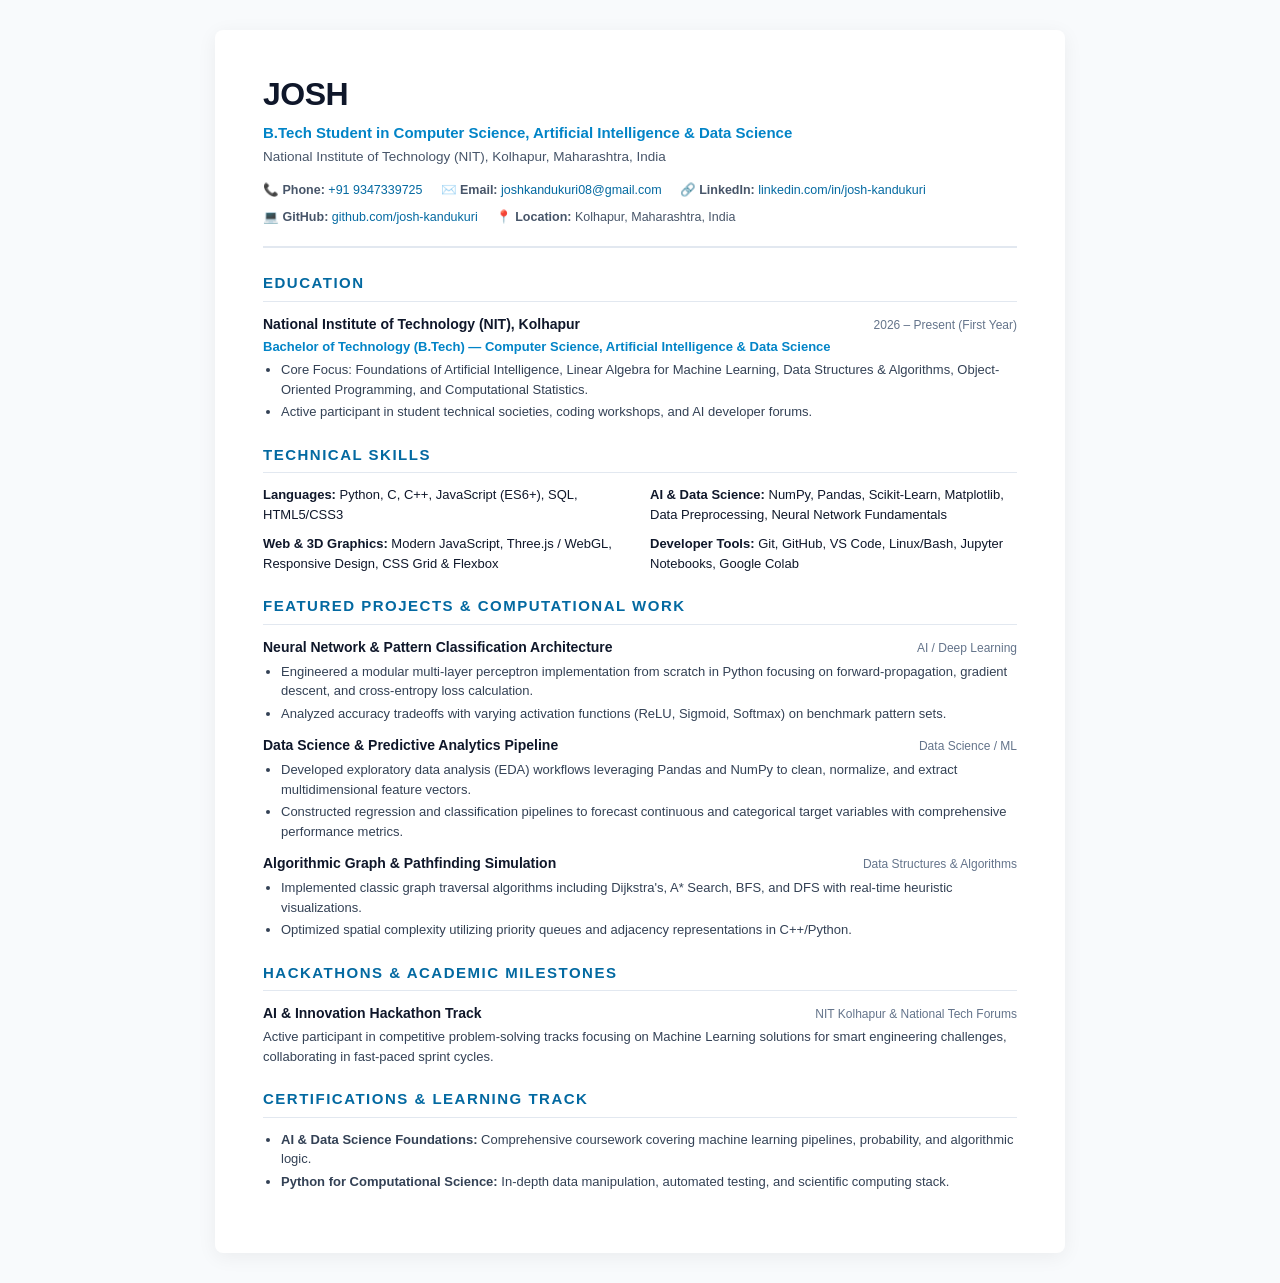
==== resume.html @ e209a062 "Add portfolio website files" ====
<!DOCTYPE html>
<html lang="en">
<head>
  <meta charset="UTF-8">
  <meta name="viewport" content="width=device-width, initial-scale=1.0">
  <title>Josh - Resume | B.Tech CS (AI & Data Science)</title>
  <style>
    :root {
      --primary: #0284c7;
      --primary-dark: #0369a1;
      --text-main: #0f172a;
      --text-muted: #475569;
      --border: #e2e8f0;
      --bg-pill: #f1f5f9;
    }
    * {
      box-sizing: border-box;
      margin: 0;
      padding: 0;
    }
    body {
      font-family: 'Segoe UI', -apple-system, BlinkMacSystemFont, Roboto, sans-serif;
      color: var(--text-main);
      background: #f8fafc;
      padding: 30px;
      line-height: 1.5;
    }
    .page {
      max-width: 850px;
      margin: 0 auto;
      background: #ffffff;
      padding: 40px 48px;
      box-shadow: 0 4px 20px rgba(0,0,0,0.06);
      border-radius: 8px;
    }
    header {
      border-bottom: 2px solid var(--border);
      padding-bottom: 20px;
      margin-bottom: 24px;
    }
    .header-top {
      display: flex;
      justify-content: space-between;
      align-items: flex-start;
      gap: 20px;
    }
    h1 {
      font-size: 32px;
      font-weight: 800;
      color: #0f172a;
      letter-spacing: -0.5px;
    }
    .subtitle {
      font-size: 15px;
      font-weight: 600;
      color: var(--primary);
      margin-top: 4px;
    }
    .institution {
      font-size: 13.5px;
      color: var(--text-muted);
      margin-top: 2px;
    }
    .contact-grid {
      display: flex;
      flex-wrap: wrap;
      gap: 8px 18px;
      margin-top: 14px;
      font-size: 12.5px;
      color: var(--text-muted);
    }
    .contact-item a {
      color: var(--primary-dark);
      text-decoration: none;
      font-weight: 500;
    }
    .contact-item a:hover {
      text-decoration: underline;
    }
    section {
      margin-bottom: 22px;
    }
    h2 {
      font-size: 15px;
      text-transform: uppercase;
      letter-spacing: 1.5px;
      color: var(--primary-dark);
      border-bottom: 1px solid var(--border);
      padding-bottom: 6px;
      margin-bottom: 12px;
      font-weight: 700;
    }
    .item-header {
      display: flex;
      justify-content: space-between;
      align-items: baseline;
      margin-bottom: 2px;
    }
    .item-title {
      font-size: 14px;
      font-weight: 700;
      color: #0f172a;
    }
    .item-sub {
      font-size: 13px;
      color: var(--primary);
      font-weight: 600;
    }
    .item-date {
      font-size: 12px;
      color: #64748b;
      font-weight: 500;
    }
    p, li {
      font-size: 13px;
      color: #334155;
    }
    ul {
      padding-left: 18px;
      margin-top: 4px;
    }
    li {
      margin-bottom: 3px;
    }
    .skills-grid {
      display: grid;
      grid-template-columns: repeat(2, 1fr);
      gap: 10px 20px;
    }
    .skill-category {
      font-size: 13px;
    }
    .skill-category strong {
      color: #0f172a;
    }
    .badge {
      display: inline-block;
      background: var(--bg-pill);
      color: var(--primary-dark);
      padding: 2px 8px;
      border-radius: 4px;
      font-size: 11px;
      font-weight: 600;
      margin: 2px 2px 2px 0;
    }
    @media print {
      body {
        padding: 0;
        background: #ffffff;
      }
      .page {
        box-shadow: none;
        padding: 24px 30px;
        max-width: 100%;
      }
      a {
        text-decoration: none;
        color: #000;
      }
    }
  </style>
</head>
<body>
  <div class="page">
    <header>
      <div class="header-top">
        <div>
          <h1>JOSH</h1>
          <div class="subtitle">B.Tech Student in Computer Science, Artificial Intelligence &amp; Data Science</div>
          <div class="institution">National Institute of Technology (NIT), Kolhapur, Maharashtra, India</div>
        </div>
      </div>
      <div class="contact-grid">
        <div class="contact-item">📞 <strong>Phone:</strong> <a href="tel:+919347339725">+91 9347339725</a></div>
        <div class="contact-item">✉️ <strong>Email:</strong> <a href="mailto:joshkandukuri08@gmail.com">joshkandukuri08@gmail.com</a></div>
        <div class="contact-item">🔗 <strong>LinkedIn:</strong> <a href="https://www.linkedin.com/in/josh-kandukuri-051531408?utm_source=share_via&utm_content=profile&utm_medium=member_android" target="_blank">linkedin.com/in/josh-kandukuri</a></div>
        <div class="contact-item">💻 <strong>GitHub:</strong> <a href="https://github.com/josh-kandukuri" target="_blank">github.com/josh-kandukuri</a></div>
        <div class="contact-item">📍 <strong>Location:</strong> Kolhapur, Maharashtra, India</div>
      </div>
    </header>

    <section>
      <h2>Education</h2>
      <div class="item-header">
        <div class="item-title">National Institute of Technology (NIT), Kolhapur</div>
        <div class="item-date">2026 – Present (First Year)</div>
      </div>
      <div class="item-sub">Bachelor of Technology (B.Tech) — Computer Science, Artificial Intelligence &amp; Data Science</div>
      <ul>
        <li>Core Focus: Foundations of Artificial Intelligence, Linear Algebra for Machine Learning, Data Structures &amp; Algorithms, Object-Oriented Programming, and Computational Statistics.</li>
        <li>Active participant in student technical societies, coding workshops, and AI developer forums.</li>
      </ul>
    </section>

    <section>
      <h2>Technical Skills</h2>
      <div class="skills-grid">
        <div class="skill-category">
          <strong>Languages:</strong> Python, C, C++, JavaScript (ES6+), SQL, HTML5/CSS3
        </div>
        <div class="skill-category">
          <strong>AI &amp; Data Science:</strong> NumPy, Pandas, Scikit-Learn, Matplotlib, Data Preprocessing, Neural Network Fundamentals
        </div>
        <div class="skill-category">
          <strong>Web &amp; 3D Graphics:</strong> Modern JavaScript, Three.js / WebGL, Responsive Design, CSS Grid &amp; Flexbox
        </div>
        <div class="skill-category">
          <strong>Developer Tools:</strong> Git, GitHub, VS Code, Linux/Bash, Jupyter Notebooks, Google Colab
        </div>
      </div>
    </section>

    <section>
      <h2>Featured Projects &amp; Computational Work</h2>
      <div style="margin-bottom: 12px;">
        <div class="item-header">
          <div class="item-title">Neural Network &amp; Pattern Classification Architecture</div>
          <div class="item-date">AI / Deep Learning</div>
        </div>
        <ul>
          <li>Engineered a modular multi-layer perceptron implementation from scratch in Python focusing on forward-propagation, gradient descent, and cross-entropy loss calculation.</li>
          <li>Analyzed accuracy tradeoffs with varying activation functions (ReLU, Sigmoid, Softmax) on benchmark pattern sets.</li>
        </ul>
      </div>

      <div style="margin-bottom: 12px;">
        <div class="item-header">
          <div class="item-title">Data Science &amp; Predictive Analytics Pipeline</div>
          <div class="item-date">Data Science / ML</div>
        </div>
        <ul>
          <li>Developed exploratory data analysis (EDA) workflows leveraging Pandas and NumPy to clean, normalize, and extract multidimensional feature vectors.</li>
          <li>Constructed regression and classification pipelines to forecast continuous and categorical target variables with comprehensive performance metrics.</li>
        </ul>
      </div>

      <div>
        <div class="item-header">
          <div class="item-title">Algorithmic Graph &amp; Pathfinding Simulation</div>
          <div class="item-date">Data Structures &amp; Algorithms</div>
        </div>
        <ul>
          <li>Implemented classic graph traversal algorithms including Dijkstra's, A* Search, BFS, and DFS with real-time heuristic visualizations.</li>
          <li>Optimized spatial complexity utilizing priority queues and adjacency representations in C++/Python.</li>
        </ul>
      </div>
    </section>

    <section>
      <h2>Hackathons &amp; Academic Milestones</h2>
      <div class="item-header">
        <div class="item-title">AI &amp; Innovation Hackathon Track</div>
        <div class="item-date">NIT Kolhapur &amp; National Tech Forums</div>
      </div>
      <p style="margin-top: 3px;">Active participant in competitive problem-solving tracks focusing on Machine Learning solutions for smart engineering challenges, collaborating in fast-paced sprint cycles.</p>
    </section>

    <section>
      <h2>Certifications &amp; Learning Track</h2>
      <ul>
        <li><strong>AI &amp; Data Science Foundations:</strong> Comprehensive coursework covering machine learning pipelines, probability, and algorithmic logic.</li>
        <li><strong>Python for Computational Science:</strong> In-depth data manipulation, automated testing, and scientific computing stack.</li>
      </ul>
    </section>
  </div>
</body>
</html>
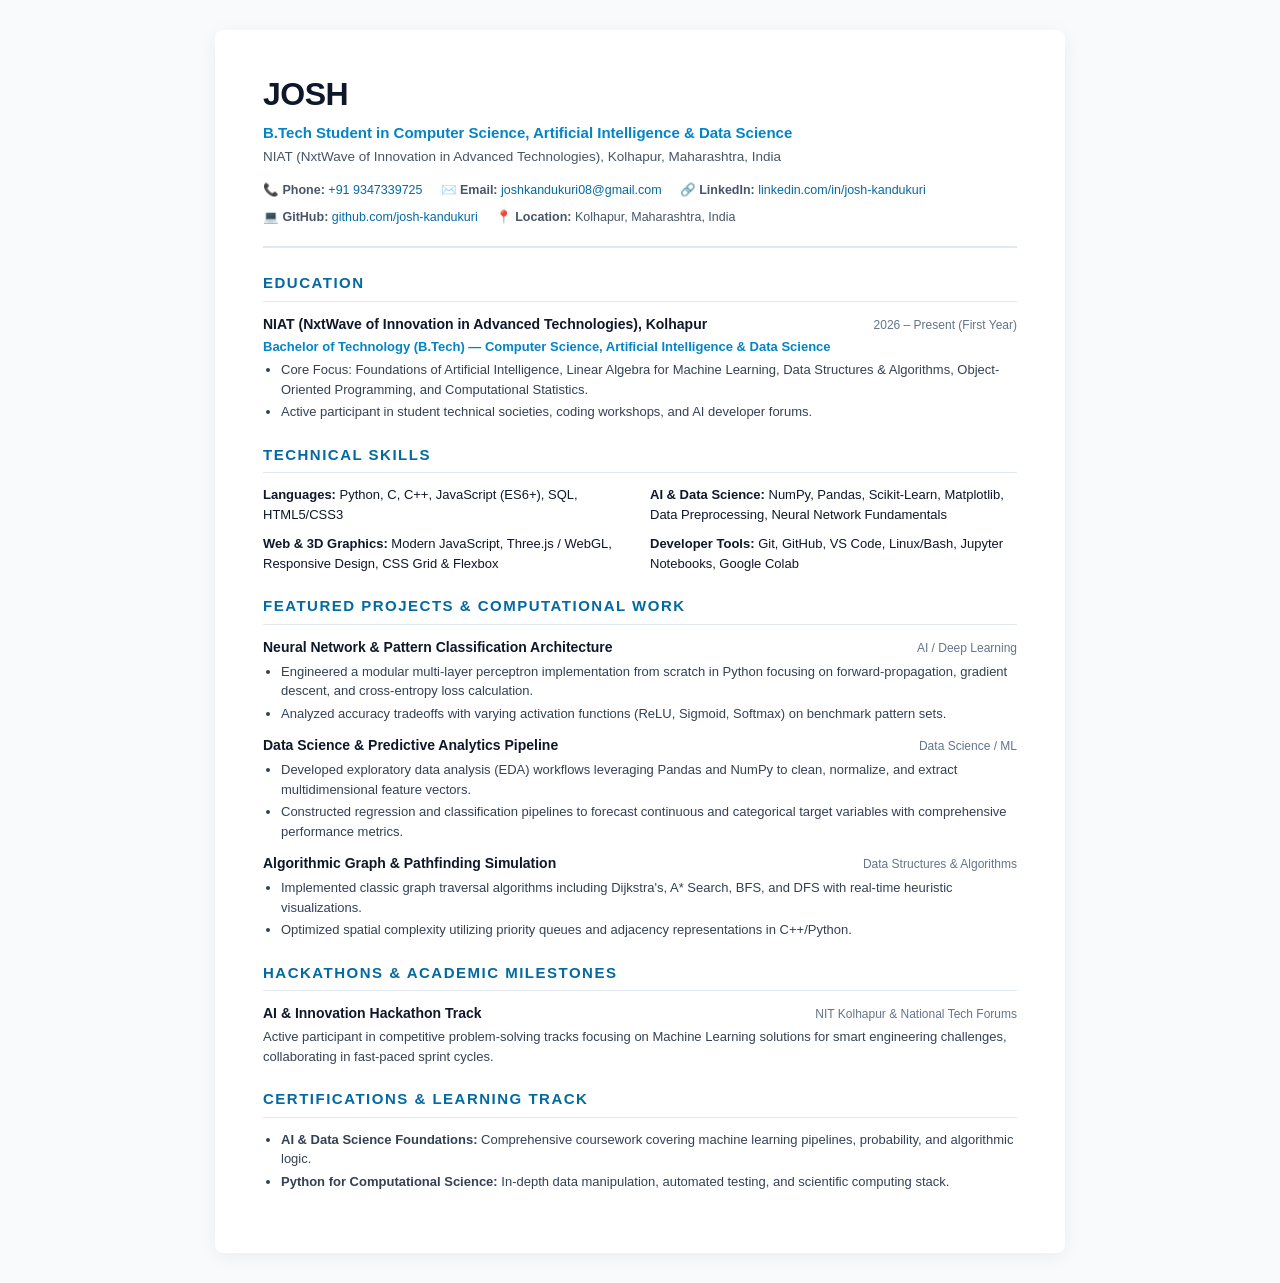
==== commit f7a01e6b: "MY Portfolio" ====
--- a/resume.html
+++ b/resume.html
@@ -167,7 +167,7 @@
         <div>
           <h1>JOSH</h1>
           <div class="subtitle">B.Tech Student in Computer Science, Artificial Intelligence &amp; Data Science</div>
-          <div class="institution">National Institute of Technology (NIT), Kolhapur, Maharashtra, India</div>
+          <div class="institution">NIAT (NxtWave of Innovation in Advanced Technologies), Kolhapur, Maharashtra, India</div>
         </div>
       </div>
       <div class="contact-grid">
@@ -182,7 +182,7 @@
     <section>
       <h2>Education</h2>
       <div class="item-header">
-        <div class="item-title">National Institute of Technology (NIT), Kolhapur</div>
+        <div class="item-title">NIAT (NxtWave of Innovation in Advanced Technologies), Kolhapur</div>
         <div class="item-date">2026 – Present (First Year)</div>
       </div>
       <div class="item-sub">Bachelor of Technology (B.Tech) — Computer Science, Artificial Intelligence &amp; Data Science</div>
